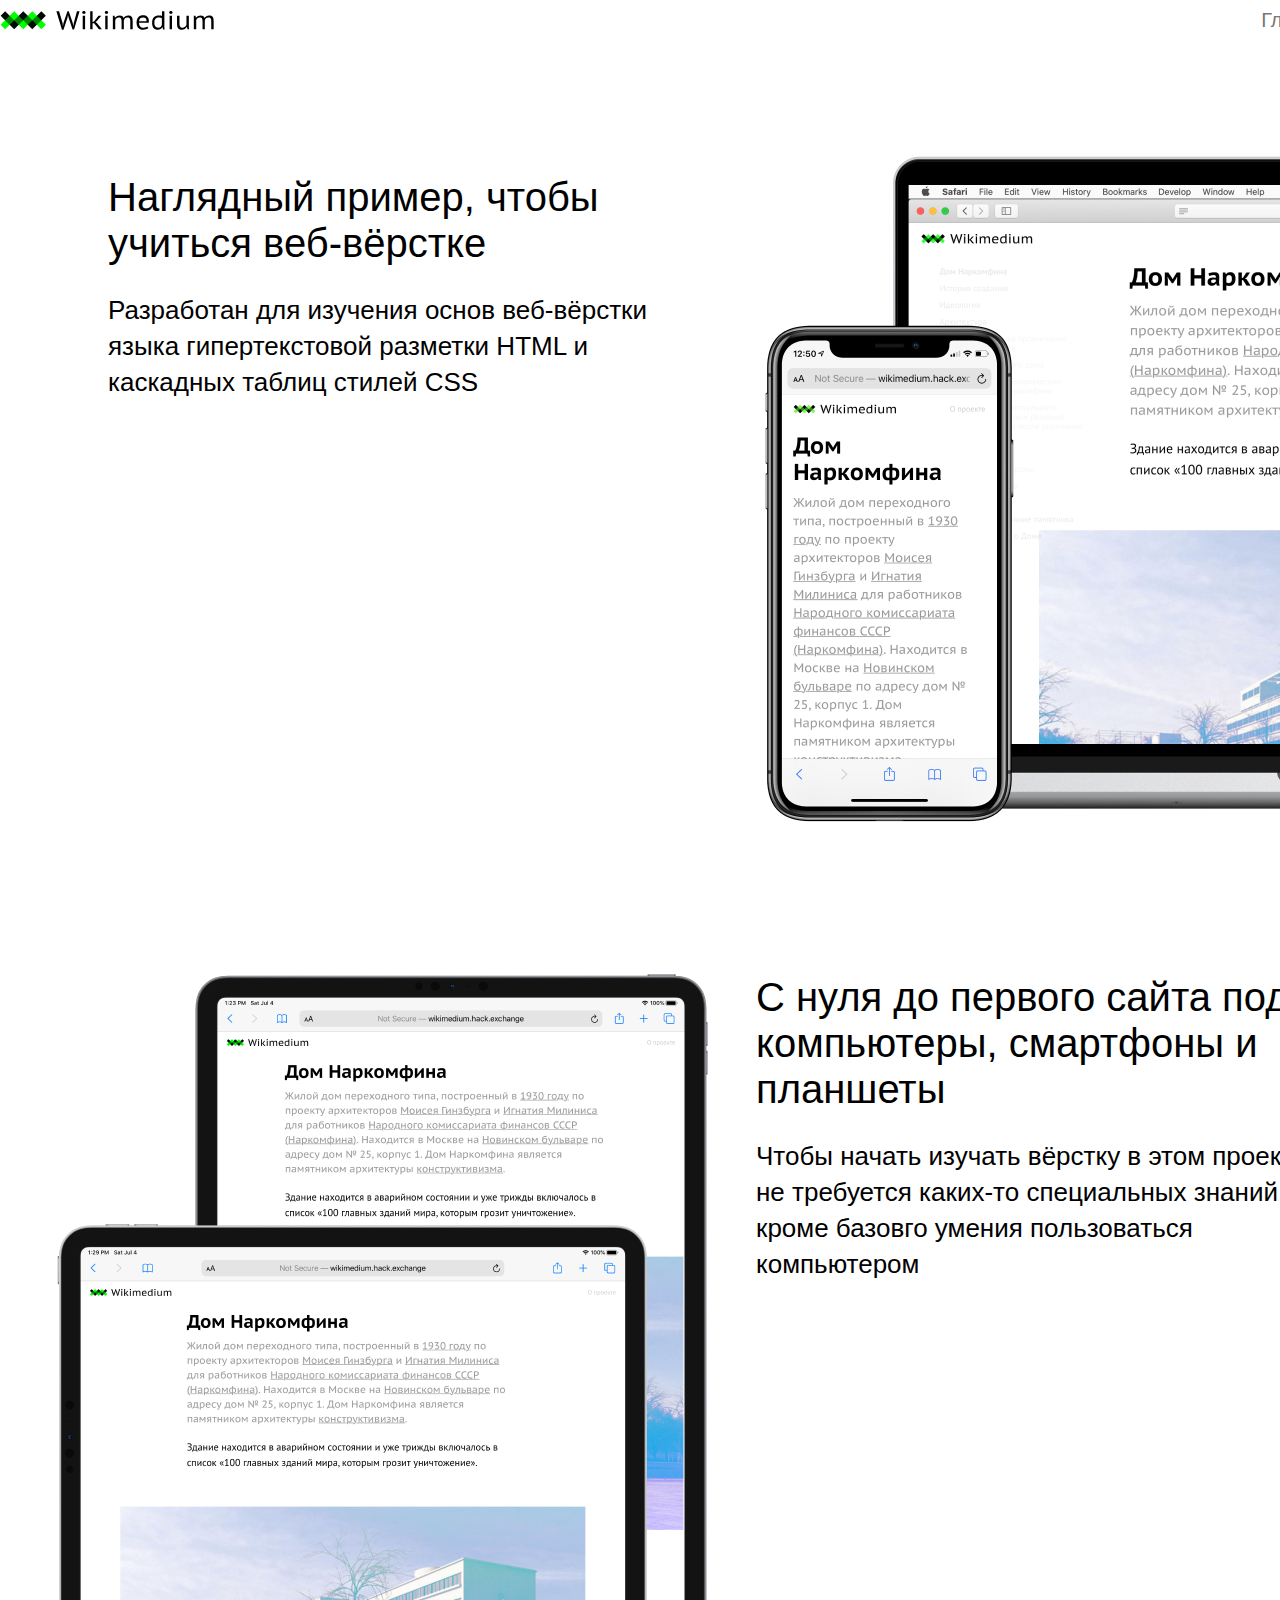
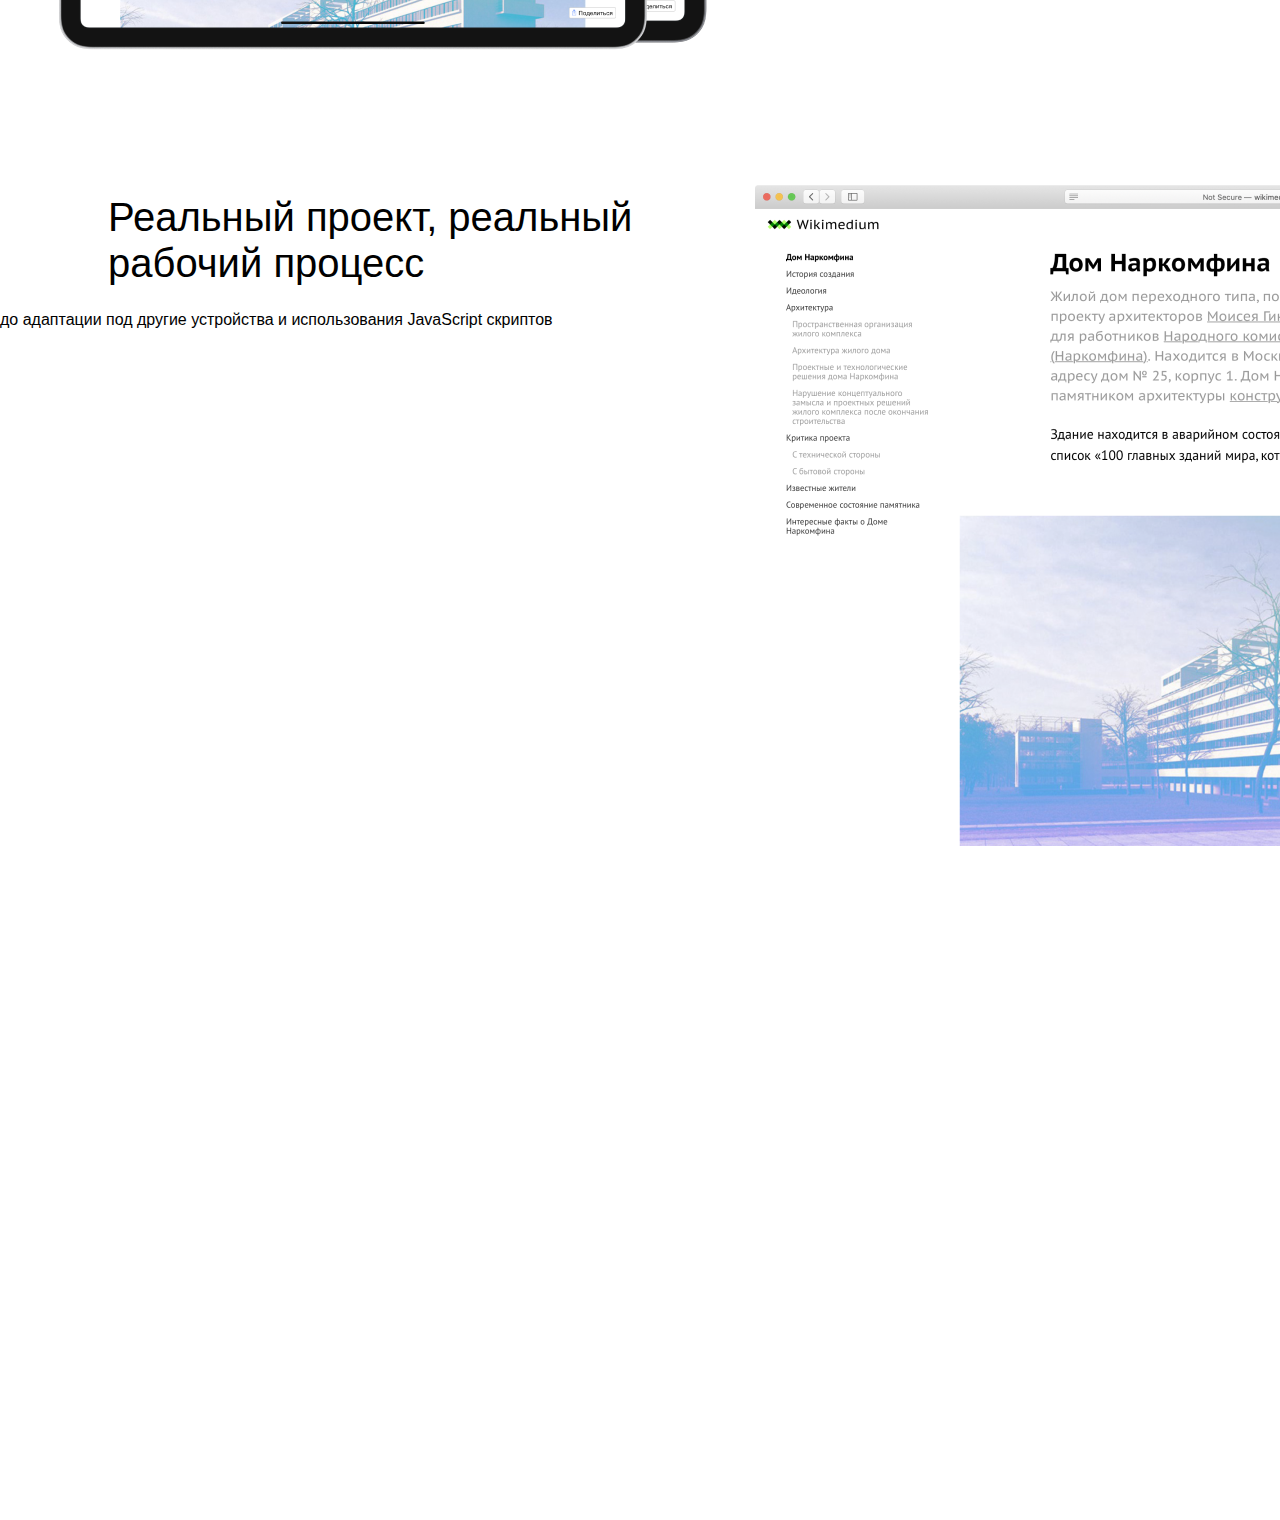
==== about.html @ e1697bc7 "add about html" ====
<!DOCTYPE html>
<html lang="ru">
<head>
    <meta charset="UTF-8">
    <meta name="viewport" content="width=device-width, initial-scale=1.0">
    <title>О проекте</title>
    <link rel="stylesheet" href="stylesheets/style.css">
    <style>
        html {
            /* background: grey; */
            display: block;
            height: 3120px;
        }
        body {
            width: 1440px;
            background: white;
            display: block;
            margin: 0 auto;
            position: relative;
        }
        body::after {
            position: absolute;
            top: 0;
            left: 0;
            width: 100%;
            height: 3120px;
            content: '';
            /* background: url(images/1440.png); */
            opacity: 0.2;
        }
    </style>
</head>
<body>
    <nav class="menubar">
        <img src="images/logo.svg" alt="логотип сайта викимедиум">
        <ul>
            <li><a href="index.html">Главная</a></li>
            <li><a href="about.html">О нас</a></li>
        </ul>
    </nav>
    <!-- content -->
    <section>
        <div>
            <h1>Наглядный пример, чтобы учиться веб-вёрстке</h1>
            <p>Разработан для изучения основ веб-вёрстки языка гипертекстовой разметки HTML и каскадных таблиц стилей CSS</p>
        </div>
        <div>
            <img src="images/about1.png" alt="мокапы макбука и айфона с открытым проектом Wikimedia">
        </div>
    </section>

    <section>
        <div>
            <img src="images/about2.png" alt="мокапы планшета с открытым проектом Wikimedia">
        </div>
        <div>
            <h1>С нуля до первого сайта под компьютеры, смартфоны и планшеты</h1>
            <p>Чтобы начать изучать вёрстку в этом проекте, не требуется каких-то специальных знаний, кроме базовго умения пользоваться 
                компьютером</p>
        </div>
    </section>

    <section>
        <div>
            <h1>Реальный проект, реальный рабочий процесс</h1>
            до адаптации под другие устройства и использования JavaScript скриптов</p>
        </div>
        <div>
            <img src="images/about3.png" alt="скрин декстопной версии проекта из браузера">
        </div>
    </section>
</body>
</html>
---- stylesheets/style.css ----
@import url(reset.css);
@import url(layout.css);
@import url(sidebar.css);
@import url(menubar.css);
@import url(about.css);
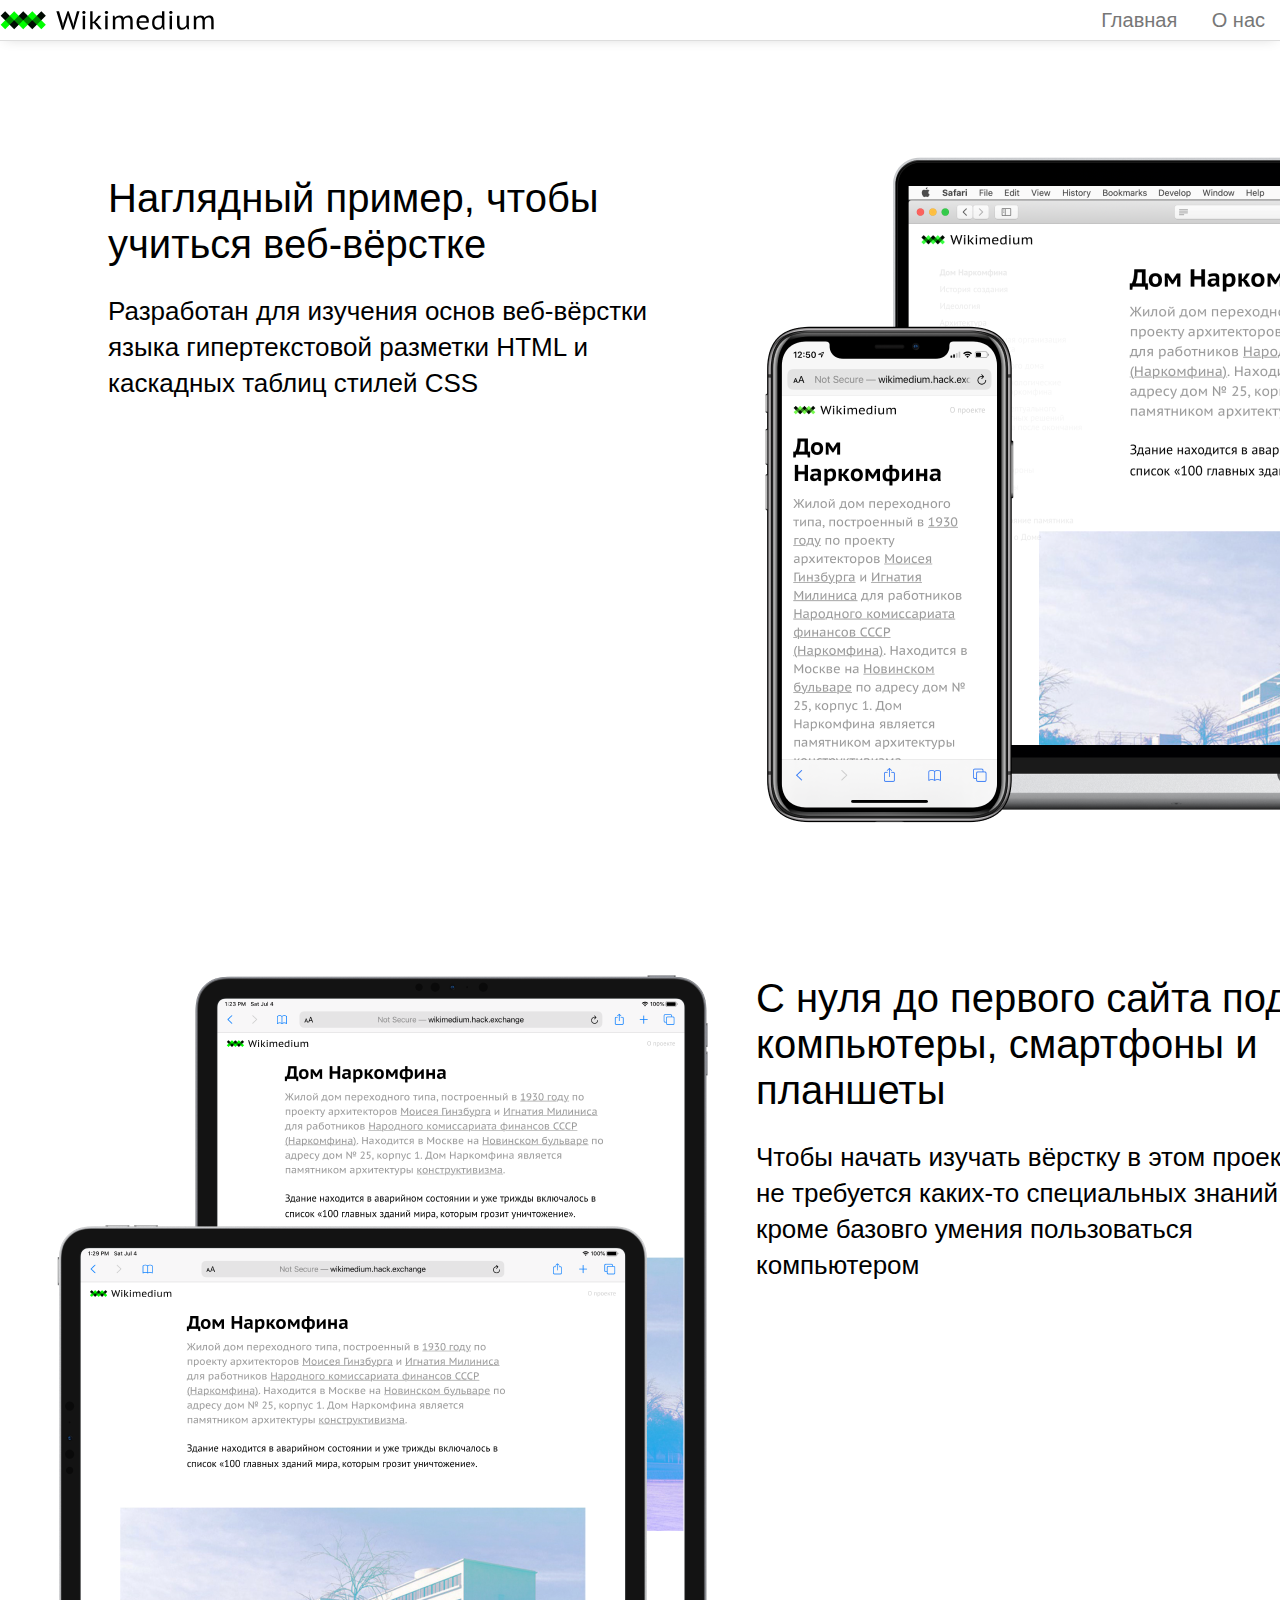
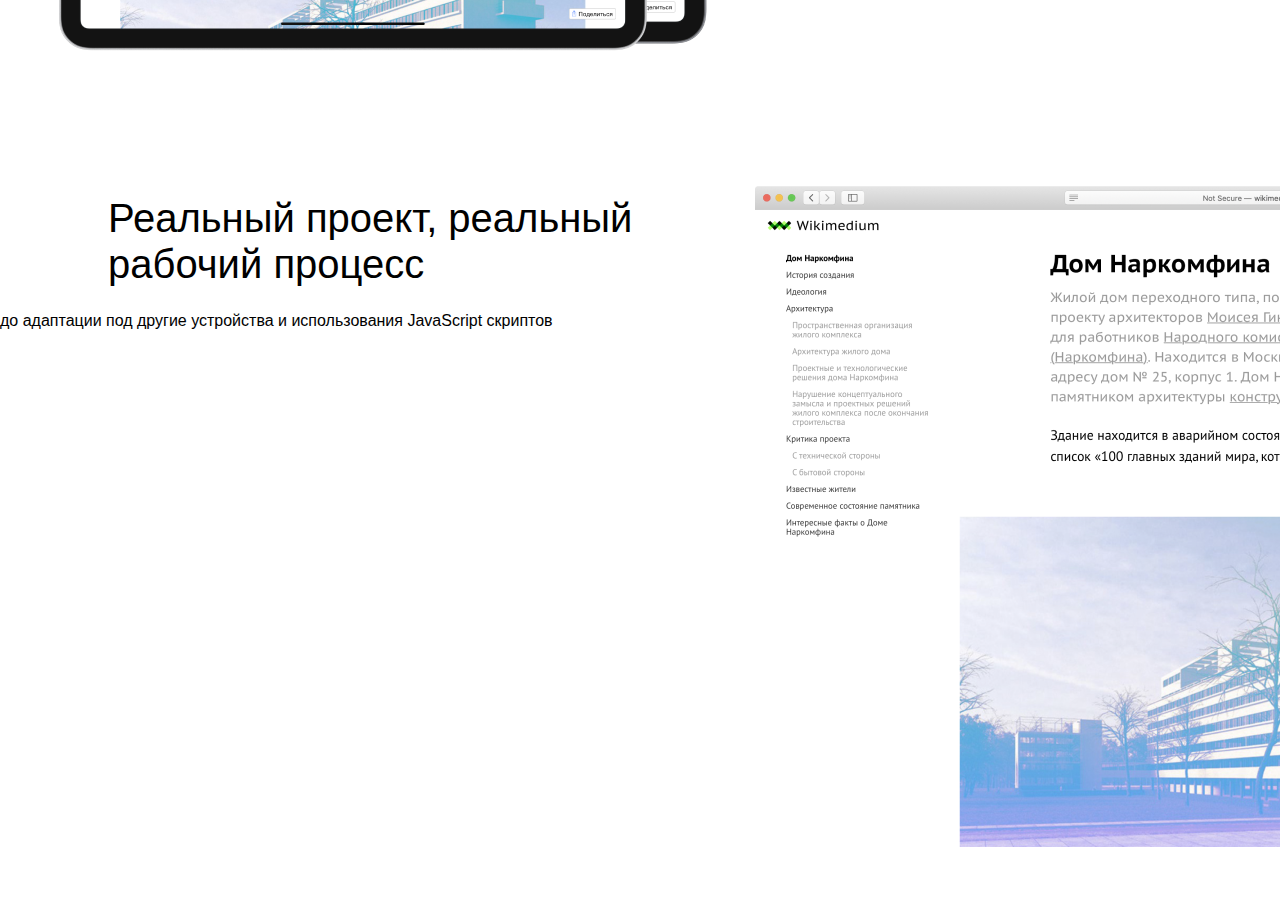
==== commit bb044830: "add responsive, adaptive and Ahmatova page" ====
--- a/about.html
+++ b/about.html
@@ -2,32 +2,39 @@
 <html lang="ru">
 <head>
     <meta charset="UTF-8">
+    <meta property="og:title" content="Wikimedium"/>
+    <meta property="og:description" content="Проект разработан для изучения основ веб-вёрстки языка гипертекстовой разметки HTML и каскадных таблиц стилей CSS"/>
+    <meta property="og:image" content="https://raw.githubusercontent.com/smnvkh/wikimedium/main/images/narkomfin.jpg"/>
+    <meta property="og:type" content="profile"/>
+    <meta property="og:url" content= "https://smnvkh.github.io/wikimedium/" />
+    <meta name="viewport" content="width=device-width, initial-scale=1.0">
     <meta name="viewport" content="width=device-width, initial-scale=1.0">
     <title>О проекте</title>
     <link rel="stylesheet" href="stylesheets/style.css">
+    <link rel="icon" type="image/x-icon" href="images/favicon.ico" />
+    <link rel="icon" type="image/png" href="images/favicon.png" />
     <style>
         html {
             /* background: grey; */
             display: block;
-            height: 3120px;
+            height: 2500px;
         }
         body {
-            width: 1440px;
             background: white;
             display: block;
             margin: 0 auto;
             position: relative;
         }
-        body::after {
+        /* body::after {
             position: absolute;
             top: 0;
             left: 0;
             width: 100%;
             height: 3120px;
             content: '';
-            /* background: url(images/1440.png); */
+            background: url(images/1440.png);
             opacity: 0.2;
-        }
+        } */
     </style>
 </head>
 <body>
@@ -69,5 +76,15 @@
             <img src="images/about3.png" alt="скрин декстопной версии проекта из браузера">
         </div>
     </section>
+    <!-- AddToAny BEGIN -->
+    <div class="a2a_kit a2a_kit_size_32 a2a_default_style">
+        <a class="a2a_dd" href="https://www.addtoany.com/share"></a>
+        <a class="a2a_button_vk"></a>
+        <a class="a2a_button_telegram"></a>
+        <a class="a2a_button_pinterest"></a>
+        <a class="a2a_button_reddit"></a>
+    </div>
+    <script async src="https://static.addtoany.com/menu/page.js"></script>
+    <!-- AddToAny END -->
 </body>
 </html>--- a/stylesheets/style.css
+++ b/stylesheets/style.css
@@ -2,4 +2,6 @@
 @import url(layout.css);
 @import url(sidebar.css);
 @import url(menubar.css);
-@import url(about.css);+@import url(about.css);
+@import url(index.css);
+@import url(responsive.css);